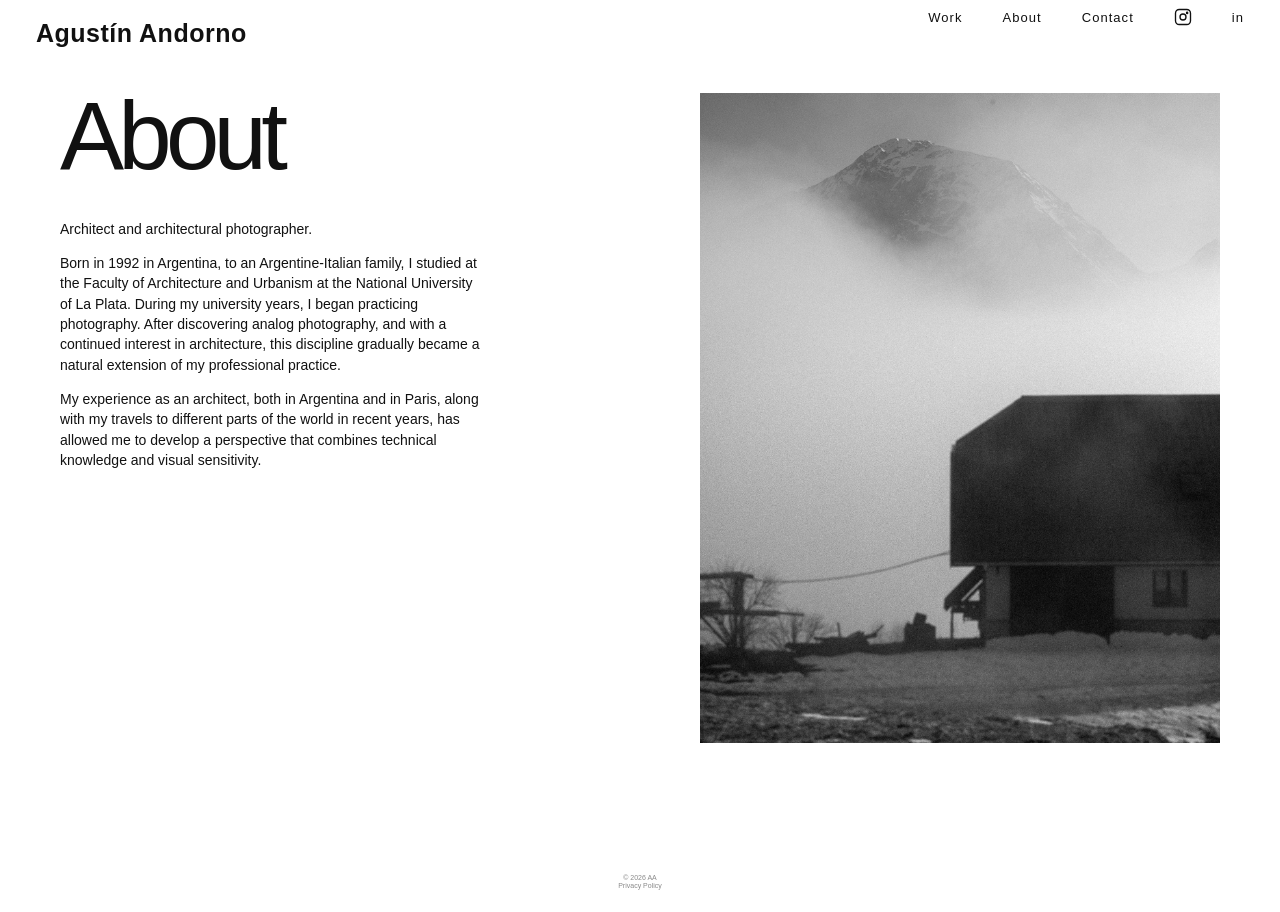
==== about.html @ 1f0672c4 "Update mobile navigation" ====
<!DOCTYPE html>
<html lang="es">
<head>
  <meta charset="UTF-8" />
  <meta name="viewport" content="width=device-width, initial-scale=1.0" />
  <title>About | Agustín Andorno</title>
  <link rel="icon" type="image/png" href="Favicon2.png">
  <link rel="stylesheet" href="style.css" />
</head>
<body class="about-body">
  <header class="site-header">
    <a class="logo" href="index.html">Agustín Andorno</a>
    <nav>
      <a href="work.html">Work</a>
      <a href="about.html">About</a>
      <a href="contact.html">Contact</a>

<a href="https://instagram.com/agustinandorno" target="_blank" aria-label="Instagram">
    <svg xmlns="http://www.w3.org/2000/svg"
         width="18"
         height="18"
         viewBox="0 0 24 24"
         fill="none"
         stroke="currentColor"
         stroke-width="1.8"
         stroke-linecap="round"
         stroke-linejoin="round">
      <rect x="2" y="2" width="20" height="20" rx="5" ry="5"></rect>
      <circle cx="12" cy="12" r="4"></circle>
      <circle cx="17.5" cy="6.5" r="0.8"></circle>
    </svg>
  </a>

  <a href="https://linkedin.com/in/agustinandorno" target="_blank">
    in
  </a>
      
    </nav>
  </header>

  <main class="about-page">

  <div class="about-content">
    <div class="about-text">

      <h1>About</h1>
    <p>
     Architect and architectural photographer.
      
    </p>

    <p>
      Born in 1992 in Argentina, to an Argentine-Italian family, I studied at the Faculty of Architecture and Urbanism at the National University of La Plata.
      
      
      During my university years, I began practicing photography. After discovering analog photography, and with a continued interest in architecture, this discipline gradually became a natural extension of my professional practice.
    </p>

    <p>
      My experience as an architect, both in Argentina and in Paris, along with my travels to different parts of the world in recent years, has allowed me to develop a perspective that combines technical knowledge and visual sensitivity.
    </p>
        </div>

    <div class="about-image">
        <img src="images/DSCF1163.jpg" alt="">
    </div>

</div>
  </main>


<footer class="site-footer about-footer">
  <div>© 2026 AA</div>
  <a href="privacy.html">Privacy Policy</a>
</footer>

</body>
</html>
---- style.css ----
* {
  box-sizing: border-box;
}

body {
  margin: 0;
  font-family: Arial, Helvetica, sans-serif;
  background: #ffffff;
  color: #111;
  font-size: 16px;
  line-height: 1.5;
}

img {
  max-width: 100%;
  display: block;
}

a {
  color: inherit;
  text-decoration: none;
}

.site-header {
  display: flex;
  justify-content: space-between;
  align-items: center;
  padding: 20px 36px 5px;
  position: sticky;
  top: 0;
  background: rgba(255, 255, 255, 0.92);
  backdrop-filter: blur(8px);
  z-index: 10;
}

body.home-page .site-header {
    position: fixed;
    top: 0;
    left: 16px;
    width: 100%;
    padding: 20px;
    

    background: transparent;
    backdrop-filter: none;

    z-index: 9999;
}

body.home-page {
  overflow-x: hidden;
  overflow-y: auto;
}

body.work-page .site-header {
  position: fixed;
  top: 0;
  left: 0;
  width: 100%;

  background: transparent;
  backdrop-filter: none;

  z-index: 9999;
}

.logo {
  display: inline-flex;
  flex-direction: row;
  align-items: baseline;
  gap: 6px;

  width: auto;

  font-family: "Helvetica Neue", Helvetica, Arial, sans-serif;
  font-size: 25px;
  font-weight: 700;
  line-height: 1;
  letter-spacing: 0.02em;
  text-transform: none;
}
.surname {
    margin-left: 0px;
}

nav {
  display: flex;
  gap: 40px;
  font-size: 13px;
  font-weight: 250;
  position: relative;
  top: -12px;
  letter-spacing: 0.08em;
}

.home {
  padding: 70px 36px 120px;
}

.intro {
  max-width: 760px;
  margin-bottom: 90px;
}

.intro p {
  font-size: clamp(32px, 6vw, 72px);
  line-height: 0.98;
  letter-spacing: -0.05em;
  margin: 0;
}

.project-list {
  border-top: 1px solid #111;
}

.project-link {
  display: grid;
  grid-template-columns: 80px 1fr 1fr;
  gap: 28px;
  padding: 28px 0;
  border-bottom: 1px solid #111;
  align-items: baseline;
}

.project-link span,
.project-link p {
  color: #555;
}

.project-link h2 {
  font-size: clamp(28px, 5vw, 58px);
  line-height: 1;
  letter-spacing: -0.04em;
  font-weight: normal;
  margin: 0;
}

.project-link:hover h2 {
  font-style: italic;
}

.project-page {
  padding: 70px 36px 120px;
}

.project-intro {
  max-width: 780px;
  margin-bottom: 80px;
}

.project-intro h1 {
  font-size: clamp(46px, 9vw, 110px);
  line-height: 0.9;
  letter-spacing: -0.06em;
  font-weight: normal;
  margin: 0 0 28px;
}

.project-intro p {
  max-width: 560px;
  color: #333;
}

.photo-sequence {
  display: flex;
  flex-direction: column;
  gap: 36px;
  max-width: 1100px;
}

.photo-sequence img {
  width: 100%;
  height: auto;
}

.back-link {
  display: inline-block;
  margin-top: 70px;
  border-bottom: 1px solid #111;
}

.about-page {
  max-width: 350px;
  padding: 100px 36px;
}

.about-page h1 {
  font-size: clamp(48px, 8vw, 96px);
  line-height: 0.9;
  letter-spacing: -0.06em;
  font-weight: normal;
  margin: 0 0 40px;
}

.about-page p {
  font-size: 14px;
  line-height: 1.45;
  max-width: 420px;
  margin-left: 0;
  margin-right: 0;
}

.about-page a {
  border-bottom: 1px solid #111;
}

@media (max-width: 700px) {
  .site-header {
    padding: 22px;
    align-items: flex-start;
    gap: 20px;
  }

  nav {
    gap: 12px;
    font-size: 12px;
  }

  .home,
  .project-page,
  .about-page {
    padding-left: 22px;
    padding-right: 22px;
  }

  .project-link {
    grid-template-columns: 1fr;
    gap: 10px;
  }
}
/* WORK PAGE */

.header {
  display: flex;
  justify-content: space-between;
  align-items: center;
  padding: 35px;
}


nav {
  display: flex;
  gap: 40px;
}

.gallery {
  column-count: 4;
  column-gap: 28px;
  padding: 35px;
}

.gallery img {
  width: 100%;
  margin-bottom: 28px;
  break-inside: avoid;
}

@media (max-width: 1200px) {
  .gallery {
    column-count: 3;
  }
}

@media (max-width: 800px) {
  .gallery {
    column-count: 2;
  }
}

@media (max-width: 500px) {
  .gallery {
    column-count: 1;
  }
}
.hero-image {
  width: 100%;
  padding: 0 40px 40px;
}

.hero-image img {
  width: 100%;
  height: calc(100vh - 120px);
  object-fit: contain;
}

nav a {
  padding-bottom: 2px;
  border-bottom: 1px solid transparent;
}

nav a:hover {
  border-bottom: 1px solid #111;
}

nav a.active {
  border-bottom: 1px solid #111;
}

.site-header nav a {
  color: #111;
  padding-bottom: 3px;
  border-bottom: 1px solid transparent;
}

.site-header nav a:hover,
.site-header nav a.active {
  border-bottom: 1px solid #111;
}
.hero-gallery {
    display: flex;
    justify-content: center;
    gap: 15px;
    padding: 40px 36px 10px 36px;
    align-items: flex-end;
}

.hero-gallery img {
    height: 625px;      /* misma altura para ambas */
    width: auto;        /* mantiene proporción */
    object-fit: cover;
}

.home-caption {
    width: 80%;
    max-width: 500px;

    margin: 0px auto 10px auto;

    text-align: center;

    font-size: 11px;
    color: #808080;
    line-height: 1.3;
}

.caption {
  margin-top: 12px;
  font-size: 12px;
  color: #808080;
  line-height: 1.3;
}

html.work-page,
html.work-page body {
  height: 100%;
}

.work-series {
  position: relative;
  min-height: 70vh;
  margin-bottom: 0;

  display: flex;
  flex-direction: column;
  justify-content: center;
}
.work-slider {
    width: 100%;
    overflow-x: auto;
    overflow-y: hidden;
    padding: 40px 0 10px;
    scrollbar-width: none;
    cursor: grab;
}

.work-slider:active {
    cursor: grabbing;
}
.work-slider::-webkit-scrollbar {
    display: none;
}

.work-project {
    width: max-content;
}

.work-images {
    display: flex;
    gap: 24px;
    align-items: flex-start;
}

.work-images img {
    height: 650px;
    width: auto;
    object-fit: cover;
}

.work-caption {
    text-align: center;
    margin-top: 10px;
    margin-bottom: 40px;
    font-size: 12px;
    color: #808080;
    line-height: 1.3;
}

.work-arrow {
    position: absolute;
    top: 50%;
    transform: translateY(-50%);

    width: 54px;
    height: 72px;

    border: none;
    background: rgba(200, 200, 200, 0.35);
    backdrop-filter: blur(3px);

    color: white;
    font-size: 42px;
    font-weight: 300;

    cursor: pointer;
    z-index: 999;
    transition: all 0.2s ease;
}

.work-arrow.left {
    left: 8px;
}

.work-arrow.right {
    right: 8px;
}

.work-arrow:hover {
    background: rgba(180, 180, 180, 0.55);
}

.about-page {
  max-width: none;
  width: 100%;
  padding: 40px 36px 120px;
}

.about-content {
  display: flex;
  justify-content: center;
  align-items: flex-start;
  gap: 80px;
  width: 100%;
  margin: 0 auto;
}

.about-text {
  width: 560px;
  flex-shrink: 0;
}

.about-image {
  width: 520px;
  flex-shrink: 0;
}

.about-image img {
  width: 100%;
  height: auto;
  display: block;
}

.contact-intro {
  margin-top: 40px;
  margin-bottom: 50px;
}

.contact-intro p {
  margin-bottom: 28px;
}

.contact-block {
  margin-bottom: 30px;
}

.contact-label {
  font-size: 11px;
  letter-spacing: 2px;
  color: #808080;
  margin-bottom: 8px;
}

.contact-detail {
  font-size: 13px;
  font-style: italic;
  font-weight: 400;
  color: #555;
}

.work-hover-arrow {
  position: fixed;
  right: 40px;
  bottom: 10px;

  font-size: 11px;
  font-weight: 400;
  letter-spacing: 2px;

  color: #000;
  opacity: 0.6;

  cursor: pointer;
  
  pointer-events: auto;
  z-index: 9999;
}
.work-hover-arrow:hover {
  opacity: 1;
}

.work-back-arrow {
    position: fixed;
    left: 40px;
    bottom: 10px;

    font-size: 11px;
    font-weight: 400;
    letter-spacing: 2px;

    color: #000;
    opacity: 0.6;

    cursor: pointer;
    z-index: 9999;
}

.work-back-arrow:hover {
    opacity: 1;
}

.series-label {
    font-style: italic;
}


.home-page {
  margin: 0;
  overflow: hidden;
}

.home-page .site-header {
  position: fixed;
  top: 0;
  left: 0;
  width: 28vw;
  height: 100vh;
  padding: 40px;
  background: white;
  z-index: 10;
  display: block;
}

.home-page .site-header nav {
  margin-top: 20px;
  display: flex;
  gap: 18px;
  align-items: center;
}

.home-page .home-series {
  position: relative;
  top: -40px;
  right: -20px;
  bottom: 0;
  height: 100dvh;
  display: flex;
  align-items: stretch;
}

.home-page .hero-gallery {
  height: 100dvh;
  display: flex;
  gap: 12px;
  align-items: stretch;
  transform: translateX(36px);
}

.home-page .hero-gallery img {
  height: 100dvh;
  width: auto;
  object-fit: contain;
  display: block;
}

.home-page .home-caption {
  display: none;
}

.home-mobile {
  display: none;
}



@media (max-width: 700px) {

  body.work-page .work-series {
    padding-top: 60px;
  }

  body.home-page .site-header {
    position: fixed;
    top: 6px;
    left: 0px;
    width: auto;
    padding: 18px;
    background: transparent;
    z-index: 9999;
  }

  html,
  body {
    width: 100%;
    overflow-x: hidden;
  }

  .site-header {
    position: relative;
    padding: 24px 18px 36px;
    gap: 20px;
  }

  .logo {
    font-size: 28px;
    width: 150px;
    line-height: 0.9;
  }

  nav {
    display: grid;
    grid-template-columns: auto auto auto;
    column-gap: 22px;
    row-gap: 6px;
    align-items: center;
    font-size: 16px;
    white-space: nowrap;
  }

 body:not(.home-page) nav a:nth-child(4) {
  grid-column: 3;
  grid-row: 2;
  justify-self: start;
}

body:not(.home-page) nav a:nth-child(5) {
  grid-column: 3;
  grid-row: 2;
  justify-self: end;
  position: relative;
  top: -3px;
}

  /* INDEX MOBILE ONLY */

 body.home-page {
  margin: 0;
  padding: 0;
  overflow-x: hidden;
  overflow-y: auto;
}

  .home-page .site-header {
    position: fixed;
    top: 0px;
    left: 24px;
    z-index: 20;
    width: auto;
    height: auto;
    padding: 24px 18px 36px;
    background: transparent;
  }

.home-page .site-header nav {
  margin-top: 18px;

  display: grid;
  grid-template-columns: auto auto;
  column-gap: 16px;
  row-gap: 8px;
  align-items: center;
  justify-items: start;

  font-size: 12px;
}

.home-page .site-header nav a:nth-child(1),
.home-page .site-header nav a:nth-child(2),
.home-page .site-header nav a:nth-child(3) {
  grid-column: 1 / -1;
}

.home-page .site-header nav a:nth-child(4) {
  grid-column: 1;
}

.home-page .site-header nav a:nth-child(5) {
  grid-column: 2;
}

  .home-page .home-series {
    display: none;
  }

  .home-page .home-mobile {
  display: block;
  position: relative;
  width: 100vw;
  height: 100dvh;
  overflow: hidden;
  z-index: 1;
}

  .home-page .home-mobile img {
    width: 100vw;
    height: 100dvh;
    object-fit: cover;
    object-position: center center;
    display: block;
  }

  .work-slider {
    padding: 20px 0 8px;
  }

  .work-images {
    gap: 16px;
  }

  .work-images img {
    width: auto;
    height: 65vh;
    flex-shrink: 0;
  }

  .work-caption {
    font-size: 10px;
    line-height: 1.25;
    padding: 0 28px;
    margin-top: 8px;
    margin-bottom: 70px;
  }

  .work-arrow {
    width: 38px;
    height: 52px;
    font-size: 32px;
  }

  .about-content {
    flex-direction: column;
    gap: 36px;
  }

  .about-text {
    width: auto;
  }

  .about-page h1 {
    font-size: 58px;
  }

  .about-page p {
    font-size: 16px;
    line-height: 1.4;
  }

  .about-image {
    width: 100%;
  }

  .about-image img {
    width: 100%;
    height: auto;
  }

  .contact-detail {
    font-size: 14px;
  }

    .about-footer,
  .contact-footer {
    margin-top: 40px;
  }

  .about-page,
  .contact-page {
    padding-bottom: 80px;
  }

html,
body {
  width: 100%;
  overflow-x: hidden;
  overflow-y: auto;
  height: auto;
  min-height: 100%;
  touch-action: pan-y;
}

.about-page,
.contact-page {
  overflow: visible;
  height: auto;
  min-height: auto;
}

body.home-page .home-index-footer,
body.home-page .home-index-footer a,
body.home-page .home-index-footer span {
  color: #fff;
}


}


.site-footer {
  text-align: center;
  padding: 10px 0 20px;
  
}

.site-footer div {
  font-size: 7px;
  color: #8a8a8a;
}

.site-footer a {
  font-size: 7px;
  color: #8a8a8a;
  text-decoration: none;
  display: block;
  margin-top: -2px;
}

.site-footer a:hover {
  color: #000;
}

.work-footer {
  margin-top: 10vh;
}

  .about-footer,
  .contact-footer {
    margin-top: 40px;
  }

  .about-page {
    padding-bottom: 80px;
  }

.work-index {
  padding: 150px 40px 40px;
  display: grid;
  grid-template-columns: repeat(4, 1fr);
  gap: 38px 48px;
  align-items: center;
}

.work-card {
  display: block;
  text-decoration: none;
}

.work-card img {
  width: 100%;
  max-height: 210px;
  object-fit: contain;
  display: block;
}

.work-card:nth-child(1) { transform: translateY(-20px); }
.work-card:nth-child(2) { transform: translateY(20px); }
.work-card:nth-child(3) { transform: translateY(-45px); }
.work-card:nth-child(4) { transform: translateY(20px); }

.work-card:nth-child(5) { transform: translateY(-10px); }
.work-card:nth-child(6) { transform: translateY(75px); }
.work-card:nth-child(7) { transform: translateY(-30px); }
.work-card:nth-child(8) { transform: translateY(75px); }

@media (max-width: 800px) {
  .work-index {
    grid-template-columns: repeat(2, 1fr);
    padding: 140px 20px 60px;
    gap: 40px 24px;
  }

}

/* INTRO SCREEN */

#intro-screen {
  position: fixed;
  inset: 0;
  background: #ffffff;
  color: #000;
  z-index: 99999;

  display: flex;
  align-items: center;
  justify-content: center;

  font-family: "Helvetica Neue", Helvetica, Arial, sans-serif;

  opacity: 1;
  visibility: visible;
  pointer-events: auto;

  transition: opacity 0.9s ease, visibility 0s linear 0.9s;
}

#intro-screen.hide {
  opacity: 0;
  visibility: hidden;
  pointer-events: none;
}

.intro-center {
  text-align: center;
  transform: translateY(-20px);
}

.intro-logo {
  width: 180px;
  height: auto;
  margin: 0 auto;

  /* antes estaba invertido porque el fondo era negro */
  filter: blur(14px);

  opacity: 0;
  transform: translateX(-1px);

  animation: introLogoFade 1.4s ease forwards;
}

@keyframes introLogoFade {
  from {
    opacity: 0;
    filter: blur(14px);
  }

  to {
    opacity: 1;
    filter: blur(0);
  }
}

.intro-footer {
  position: absolute;
  left: 36px;
  right: 36px;
  bottom: 24px;

  display: flex;
  justify-content: space-between;

  font-size: 11px;
  letter-spacing: 0.12em;
  color: #111;
  opacity: 0.8;
}

body.intro-active {
  overflow: hidden;
}

@media (max-width:700px){

  .intro-logo{
    width:140px;
  }

  .intro-footer{
    left:20px;
    right:20px;
    bottom:20px;
    font-size:8px;
  }

}

/* HOME REVEAL AFTER INTRO */

body.intro-active .home-reveal-logo,
body.intro-active .home-reveal-images {
  opacity: 0;
  filter: blur(12px);
}

.home-reveal-logo,
.home-reveal-images {
  opacity: 0;
  filter: blur(12px);
  transition: opacity 1.2s ease, filter 1.2s ease;
}

body.home-visible .home-reveal-logo {
  opacity: 1;
  filter: blur(0);
  transition-delay: 0.2s;
}

body.home-visible .home-reveal-images {
  opacity: 1;
  filter: blur(0);
  transition-delay: 0.9s;
}

/* WORK CARD HOVER EFFECT */

body.work-page .work-card {
  overflow: visible;
}

body.work-page .work-card img {
  transition: transform 0.35s ease;
  transform-origin: center center;
  will-change: transform;
}

body.work-page .work-card:hover img {
  transform: scale(1.04);
}

/* INDEX MENU RIGHT - LOGO LEFT */

body.home-page .site-header {
  position: fixed;
  top: 0;
  left: 0;
  width: 100%;
  height: auto;
  padding: 21px 36px 5px;
  background: transparent;
  backdrop-filter: none;
  z-index: 9999;

  display: flex;
  justify-content: space-between;
  align-items: flex-start;
}

body.home-page .site-header .logo {
  color: #111;
}

body.home-page .site-header nav {
  position: absolute;
  top: 78px;
  left: 40px;
  right: auto;

  display: grid;
  grid-template-columns: auto auto;
  column-gap: 10px;
  row-gap: 6px;
  align-items: center;
  justify-items: start;

  margin: 0;
  padding: 0;

  font-size: 12px;
  font-weight: 600;
  letter-spacing: 0.08em;
  text-transform: uppercase;

  color: #111;
  z-index: 10000;
}

body.home-page .site-header nav a:nth-child(1),
body.home-page .site-header nav a:nth-child(2),
body.home-page .site-header nav a:nth-child(3) {
  grid-column: 1 / -1;
}

body.home-page .site-header nav a:nth-child(4) {
  grid-column: 1;
}

body.home-page .site-header nav a:nth-child(5) {
  grid-column: 2;
}

body.home-page .site-header nav a {
  color: #111;
  border-bottom: none;
}

body.home-page .site-header nav a:hover {
  border-bottom: 1px solid #111;
}

body.home-page .site-header nav svg {
  color: #111;
  stroke: #111;
}

/* INDEX FOOTER ONLY */

body.home-page .site-footer {
  display: none;
}

.home-index-footer {
  position: fixed;
  left: 40px;
  right: 40px;
  bottom: 24px;

  display: flex;
  justify-content: space-between;
  align-items: center;

  font-family: "Helvetica Neue", Helvetica, Arial, sans-serif;
  font-size: 11px;
  font-weight: 300;
  letter-spacing: 0.12em;

  color: #111;
  z-index: 9998;

  pointer-events: none;
}

.home-index-footer a,
.home-index-footer span {
  color: #111;
  text-decoration: none;
}

.home-index-footer a {
  pointer-events: auto;
  transition: opacity 0.25s ease;
}

.home-index-footer a:hover {
  opacity: 0.55;
}

.home-reveal-footer {
  opacity: 0;
  filter: blur(12px);
  transition: opacity 1.2s ease, filter 1.2s ease;
}

body.home-visible .home-reveal-footer {
  opacity: 1;
  filter: blur(0);
  transition-delay: 1.1s;
}

@media (max-width: 700px) {
  .home-index-footer {
    left: 20px;
    right: 20px;
    bottom: 20px;
    font-size: 8px;
    letter-spacing: 0.1em;
  }
}


/* WORK MOBILE HEADER ONLY */

@media (max-width: 700px) {

  body.work-page .site-header {
    position: relative;
    top: auto;
    left: auto;

    width: 100%;
    height: auto;

    padding: 20px 22px 24px;

    background: transparent;
    backdrop-filter: none;

    display: block;
    z-index: 9999;
  }

  body.work-page .site-header .logo {
    display: inline-flex;
    width: auto;

    font-size: 22px;
    line-height: 1;
  }

  body.work-page .site-header nav {
    position: absolute;
    top: 21px;
    left: 22px;
    right: 22px;

    display: grid;
   grid-template-columns: 1fr auto auto auto;
    column-gap: 16px;
    row-gap: 14px;
    align-items: center;

    margin: 0;
    padding: 0;

    font-size: 14px;
    letter-spacing: 0.08em;
    text-transform: none;
  }

  body.work-page .site-header nav a:nth-child(1) {
  grid-column: 1;
  grid-row: 2;
}

body.work-page .site-header nav a:nth-child(2) {
  grid-column: 3;
  grid-row: 2;
}

body.work-page .site-header nav a:nth-child(3) {
  grid-column: 4;
  grid-row: 2;
}

body.work-page .site-header nav a:nth-child(4) {
  grid-column: 3;
  grid-row: 1;
  justify-self: end;
}

body.work-page .site-header nav a:nth-child(5) {
  grid-column: 4;
  grid-row: 1;
  justify-self: end;
  position: static;
  top: auto;
}

  body.work-page .work-index {
    padding-top: 60px;
  }

}

/* ABOUT MOBILE HEADER ONLY */

@media (max-width: 700px) {

  body.about-body .site-header {
    position: relative;
    top: auto;
    left: auto;

    width: 100%;
    height: auto;

    padding: 20px 22px 24px;

    background: transparent;
    backdrop-filter: none;

    display: block;
    z-index: 9999;
  }

  body.about-body .site-header .logo {
    display: inline-flex;
    width: auto;

    font-size: 22px;
    line-height: 1;
  }

  body.about-body .site-header nav {
    position: absolute;
    top: 21px;
    left: 22px;
    right: 22px;

    display: grid;
    grid-template-columns: auto 1fr auto auto;
    column-gap: 16px;
    row-gap: 14px;
    align-items: center;

    margin: 0;
    padding: 0;

    font-size: 14px;
    letter-spacing: 0.08em;
    text-transform: none;
  }

  body.about-body .site-header nav a:nth-child(1) {
    grid-column: 3;
    grid-row: 2;
  }

  body.about-body .site-header nav a:nth-child(2) {
    grid-column: 1;
    grid-row: 2;
  }

  body.about-body .site-header nav a:nth-child(3) {
    grid-column: 4;
    grid-row: 2;
  }

  body.about-body .site-header nav a:nth-child(4) {
    grid-column: 3;
    grid-row: 1;
    justify-self: end;
  }

  body.about-body .site-header nav a:nth-child(5) {
    grid-column: 4;
    grid-row: 1;
    justify-self: end;
    position: static;
    top: auto;
  }

}

/* CONTACT MOBILE HEADER ONLY */

@media (max-width: 700px) {

  body.contact-body .site-header {
    position: relative;
    top: auto;
    left: auto;

    width: 100%;
    height: auto;

    padding: 20px 22px 24px;

    background: transparent;
    backdrop-filter: none;

    display: block;
    z-index: 9999;
  }

  body.contact-body .site-header .logo {
    display: inline-flex;
    width: auto;

    font-size: 22px;
    line-height: 1;
  }

  body.contact-body .site-header nav {
    position: absolute;
    top: 21px;
    left: 22px;
    right: 22px;

    display: grid;
    grid-template-columns: auto 1fr auto auto;
    column-gap: 16px;
    row-gap: 14px;
    align-items: center;

    margin: 0;
    padding: 0;

    font-size: 14px;
    letter-spacing: 0.08em;
    text-transform: none;
  }

  body.contact-body .site-header nav a:nth-child(1) {
    grid-column: 3;
    grid-row: 2;
  }

  body.contact-body .site-header nav a:nth-child(2) {
    grid-column: 4;
    grid-row: 2;
  }

  body.contact-body .site-header nav a:nth-child(3) {
    grid-column: 1;
    grid-row: 2;
  }

  body.contact-body .site-header nav a:nth-child(4) {
    grid-column: 3;
    grid-row: 1;
    justify-self: end;
  }

  body.contact-body .site-header nav a:nth-child(5) {
    grid-column: 4;
    grid-row: 1;
    justify-self: end;
    position: static;
    top: auto;
  }

}

/* PRIVACY MOBILE HEADER ONLY */

@media (max-width: 700px) {

  body.privacy-body .site-header {
    position: relative;
    top: auto;
    left: auto;

    width: 100%;
    height: auto;

    padding: 20px 22px 24px;

    background: transparent;
    backdrop-filter: none;

    display: block;
    z-index: 9999;
  }

  body.privacy-body .site-header .logo {
    display: inline-flex;
    width: auto;

    font-size: 22px;
    line-height: 1;
  }

  body.privacy-body .site-header nav {
    position: absolute;
    top: 21px;
    left: 22px;
    right: 22px;

    display: grid;
    grid-template-columns: auto auto auto 1fr auto auto;
    column-gap: 16px;
    row-gap: 14px;
    align-items: center;

    margin: 0;
    padding: 0;

    font-size: 14px;
    letter-spacing: 0.08em;
    text-transform: none;
  }

  body.privacy-body .site-header nav a:nth-child(1) {
    grid-column: 1;
    grid-row: 2;
  }

  body.privacy-body .site-header nav a:nth-child(2) {
    grid-column: 2;
    grid-row: 2;
  }

  body.privacy-body .site-header nav a:nth-child(3) {
    grid-column: 3;
    grid-row: 2;
  }

  body.privacy-body .site-header nav a:nth-child(4) {
    grid-column: 5;
    grid-row: 1;
    justify-self: end;
  }

  body.privacy-body .site-header nav a:nth-child(5) {
    grid-column: 6;
    grid-row: 1;
    justify-self: end;
    position: static;
    top: auto;
  }

}

/* MOBILE SOCIAL ICONS FIXED POSITION */

@media (max-width: 700px) {

  body.work-page .site-header nav a:nth-child(4),
  body.about-body .site-header nav a:nth-child(4),
  body.contact-body .site-header nav a:nth-child(4),
  body.privacy-body .site-header nav a:nth-child(4) {
    position: absolute;
    top: 0;
    right: 28px;

    grid-column: auto;
    grid-row: auto;

    justify-self: auto;
  }

  body.work-page .site-header nav a:nth-child(5),
  body.about-body .site-header nav a:nth-child(5),
  body.contact-body .site-header nav a:nth-child(5),
  body.privacy-body .site-header nav a:nth-child(5) {
    position: absolute;
    top: 0;
    right: 0;

    grid-column: auto;
    grid-row: auto;

    justify-self: auto;
  }

   body.work-page .site-header nav a:nth-child(1),
  body.work-page .site-header nav a:nth-child(2),
  body.work-page .site-header nav a:nth-child(3),
  body.about-body .site-header nav a:nth-child(1),
  body.about-body .site-header nav a:nth-child(2),
  body.about-body .site-header nav a:nth-child(3),
  body.contact-body .site-header nav a:nth-child(1),
  body.contact-body .site-header nav a:nth-child(2),
  body.contact-body .site-header nav a:nth-child(3),
  body.privacy-body .site-header nav a:nth-child(1),
  body.privacy-body .site-header nav a:nth-child(2),
  body.privacy-body .site-header nav a:nth-child(3) {
    position: relative;
    top: 20px;
  }

}
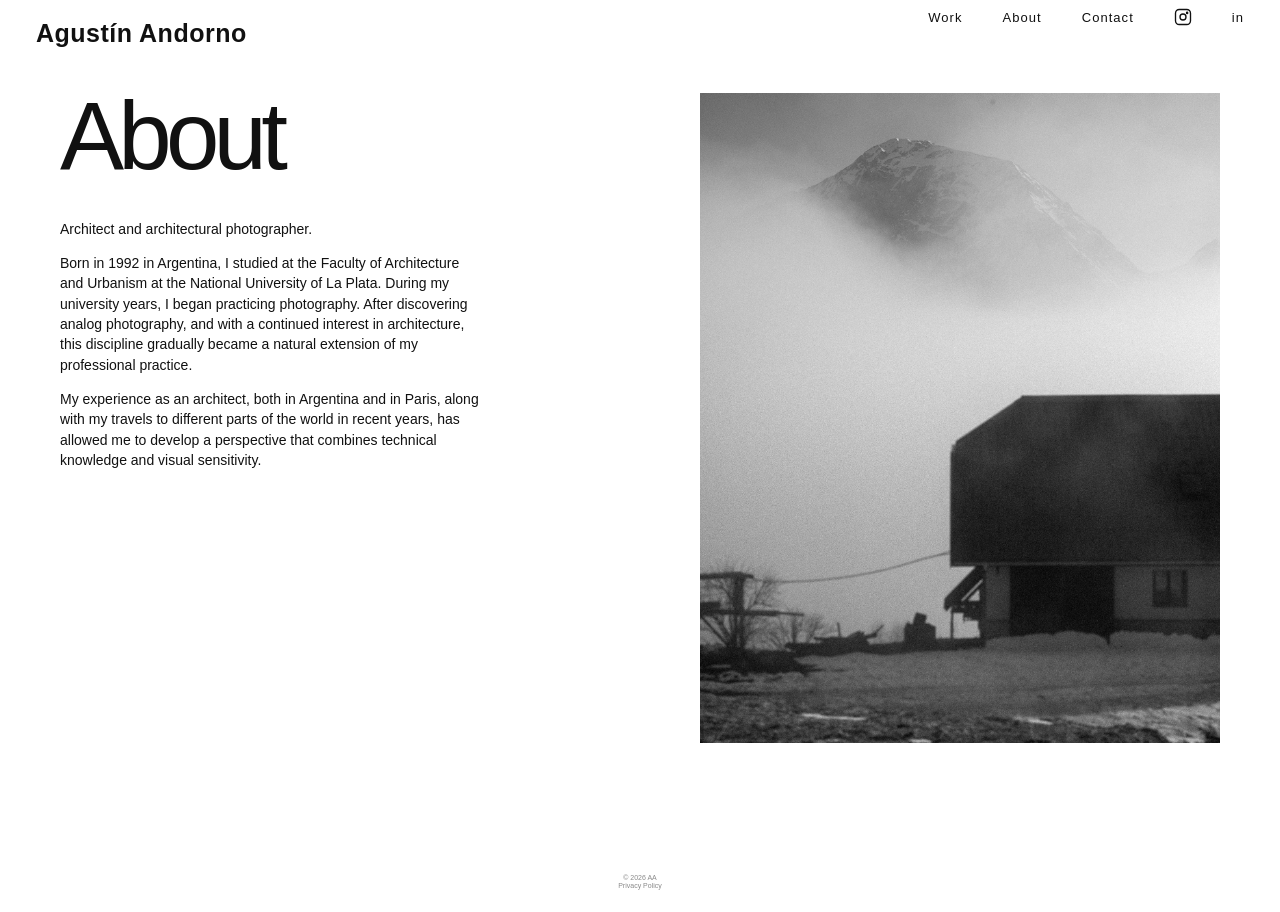
==== commit 53fea127: "cambio de about" ====
--- a/about.html
+++ b/about.html
@@ -50,7 +50,7 @@
     </p>
 
     <p>
-      Born in 1992 in Argentina, to an Argentine-Italian family, I studied at the Faculty of Architecture and Urbanism at the National University of La Plata.
+      Born in 1992 in Argentina, I studied at the Faculty of Architecture and Urbanism at the National University of La Plata.
       
       
       During my university years, I began practicing photography. After discovering analog photography, and with a continued interest in architecture, this discipline gradually became a natural extension of my professional practice.
--- a/style.css
+++ b/style.css
@@ -1536,4 +1536,97 @@
     top: 20px;
   }
 
+}
+
+/* PROJECTS MOBILE FIXED HEADER ONLY */
+
+@media (max-width: 700px) {
+
+  body.projects-body .site-header {
+    position: fixed;
+    top: 0;
+    left: 0;
+
+    width: 100%;
+    height: auto;
+
+    padding: 20px 22px 24px;
+
+    background: transparent;
+    backdrop-filter: none;
+
+    display: block;
+    z-index: 9999;
+  }
+
+  body.projects-body .site-header .logo {
+    display: inline-flex;
+    width: auto;
+
+    font-size: 22px;
+    line-height: 1;
+
+    position: relative;
+    z-index: 10001;
+  }
+
+  body.projects-body .site-header nav {
+    position: absolute;
+    top: 21px;
+    left: 22px;
+    right: 22px;
+
+    display: grid;
+    grid-template-columns: auto 1fr auto auto;
+    column-gap: 16px;
+    row-gap: 14px;
+    align-items: center;
+
+    margin: 0;
+    padding: 0;
+
+    font-size: 14px;
+    letter-spacing: 0.08em;
+    text-transform: none;
+
+    z-index: 10000;
+  }
+
+  body.projects-body .site-header nav a:nth-child(1) {
+    grid-column: 1;
+    grid-row: 2;
+  }
+
+  body.projects-body .site-header nav a:nth-child(2) {
+    grid-column: 3;
+    grid-row: 2;
+  }
+
+  body.projects-body .site-header nav a:nth-child(3) {
+    grid-column: 4;
+    grid-row: 2;
+  }
+
+  body.projects-body .site-header nav a:nth-child(4) {
+    position: absolute;
+    top: 0;
+    right: 28px;
+
+    grid-column: auto;
+    grid-row: auto;
+
+    justify-self: auto;
+  }
+
+  body.projects-body .site-header nav a:nth-child(5) {
+    position: absolute;
+    top: 0;
+    right: 0;
+
+    grid-column: auto;
+    grid-row: auto;
+
+    justify-self: auto;
+  }
+
 }
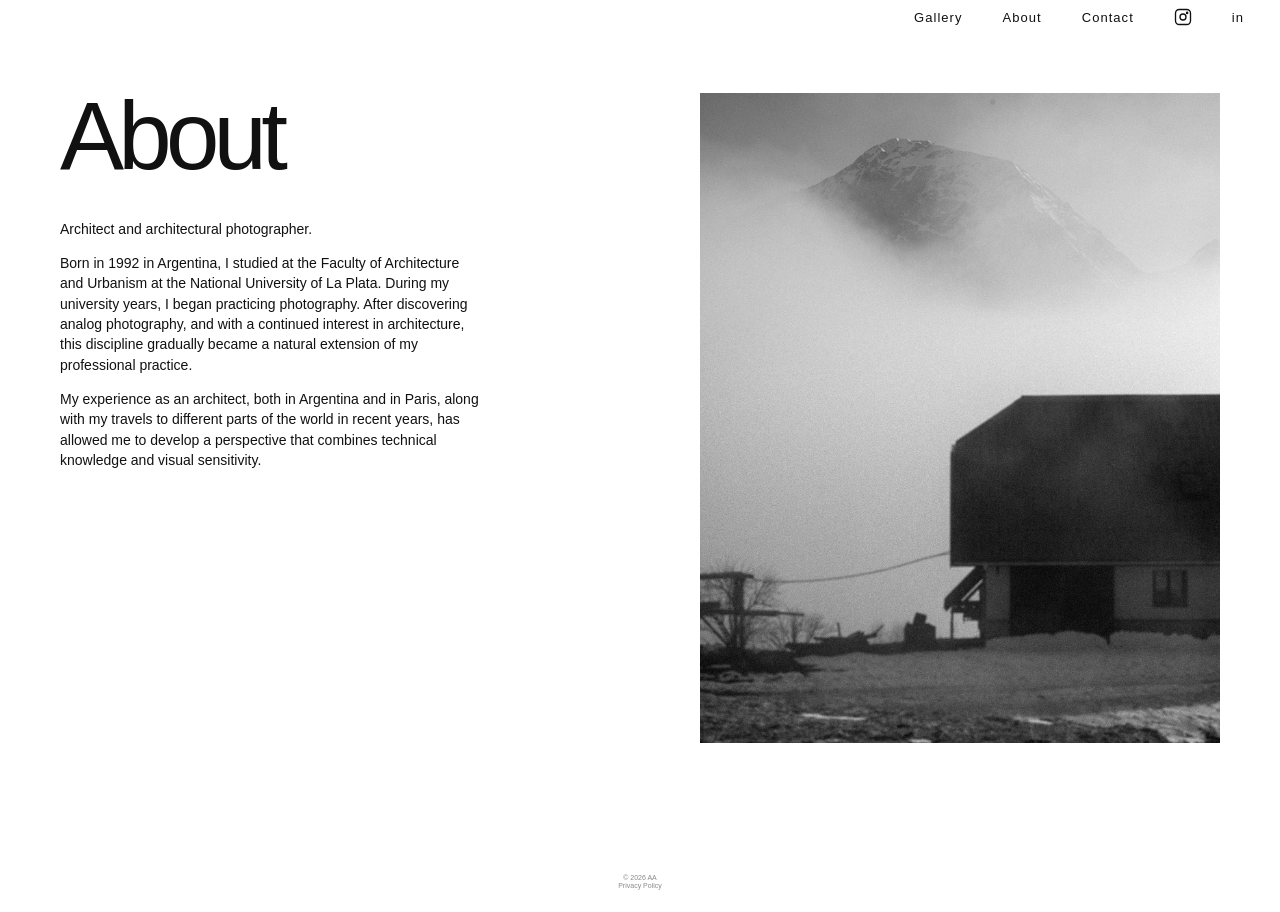
==== commit 4df87739: "Nueva version 1-07" ====
--- a/about.html
+++ b/about.html
@@ -11,7 +11,7 @@
   <header class="site-header">
     <a class="logo" href="index.html">Agustín Andorno</a>
     <nav>
-      <a href="work.html">Work</a>
+      <a href="work.html">Gallery</a>
       <a href="about.html">About</a>
       <a href="contact.html">Contact</a>
 
--- a/style.css
+++ b/style.css
@@ -1,3 +1,5 @@
+
+
 * {
   box-sizing: border-box;
 }
@@ -73,7 +75,7 @@
   width: auto;
 
   font-family: "Helvetica Neue", Helvetica, Arial, sans-serif;
-  font-size: 25px;
+  font-size: 18px;
   font-weight: 700;
   line-height: 1;
   letter-spacing: 0.02em;
@@ -571,7 +573,7 @@
   display: flex;
   gap: 12px;
   align-items: stretch;
-  transform: translateX(36px);
+  transform: translateX(50px);
 }
 
 .home-page .hero-gallery img {
@@ -996,16 +998,16 @@
   transition: opacity 1.2s ease, filter 1.2s ease;
 }
 
+body.home-visible .home-reveal-images {
+  opacity: 1;
+  filter: blur(0);
+  transition-delay: 0.9s;
+}
+
 body.home-visible .home-reveal-logo {
   opacity: 1;
   filter: blur(0);
   transition-delay: 0.2s;
-}
-
-body.home-visible .home-reveal-images {
-  opacity: 1;
-  filter: blur(0);
-  transition-delay: 0.9s;
 }
 
 /* WORK CARD HOVER EFFECT */
@@ -1062,8 +1064,8 @@
   margin: 0;
   padding: 0;
 
-  font-size: 12px;
-  font-weight: 600;
+  font-size: 13px;
+  font-weight: 250;
   letter-spacing: 0.08em;
   text-transform: uppercase;
 
@@ -1629,4 +1631,102 @@
     justify-self: auto;
   }
 
+}
+
+.logo.logo-image {
+  display: inline-flex !important;
+  align-items: center !important;
+  justify-content: center !important;
+
+  width: auto !important;
+  height: auto !important;
+
+  border-bottom: none !important;
+}
+
+.logo.logo-image .logo-mark {
+  width: 34px;
+  height: auto;
+  display: block;
+}
+
+@media (max-width: 700px) {
+  .logo.logo-image .logo-mark {
+    width: 30px;
+  }
+}
+
+/* INDEX ONLY AA FAVICON LOGO */
+
+body.home-page .logo.logo-image {
+  display: inline-flex !important;
+  align-items: center !important;
+  justify-content: center !important;
+  width: auto !important;
+  height: auto !important;
+  border-bottom: none !important;
+}
+
+body.home-page .logo.logo-image .logo-mark {
+  width: 50px;
+  height: auto;
+  display: block;
+}
+
+/* HIDE LOGO ON ALL OTHER PAGES */
+
+body:not(.home-page) .site-header .logo {
+  display: none !important;
+}
+
+body:not(.home-page) .site-header {
+  justify-content: flex-end;
+}
+
+/* INDEX DESKTOP FOOTER RIGHT STACK */
+
+@media (min-width: 701px) {
+  body.home-page .home-index-footer {
+    left: auto;
+    right: 40px;
+    bottom: 8px;
+
+    display: flex;
+    flex-direction: column;
+    align-items: flex-end;
+    justify-content: flex-end;
+    gap: 4px;
+  }
+
+  body.home-page .home-index-footer span {
+    order: 1;
+  }
+
+  body.home-page .home-index-footer a {
+    order: 2;
+  }
+}
+
+/* INDEX DESKTOP REVEAL ORDER */
+
+@media (min-width: 701px) {
+
+  body.home-visible .home-reveal-images {
+    opacity: 1;
+    filter: blur(0);
+    transition-delay: 0.1s;
+  }
+
+  body.home-visible .home-reveal-logo {
+    opacity: 1;
+    filter: blur(0);
+    transition-delay: 0.8s;
+  }
+
+  body.home-visible .home-reveal-footer {
+    opacity: 1;
+    filter: blur(0);
+    transition-delay: 1s;
+  }
+
 }
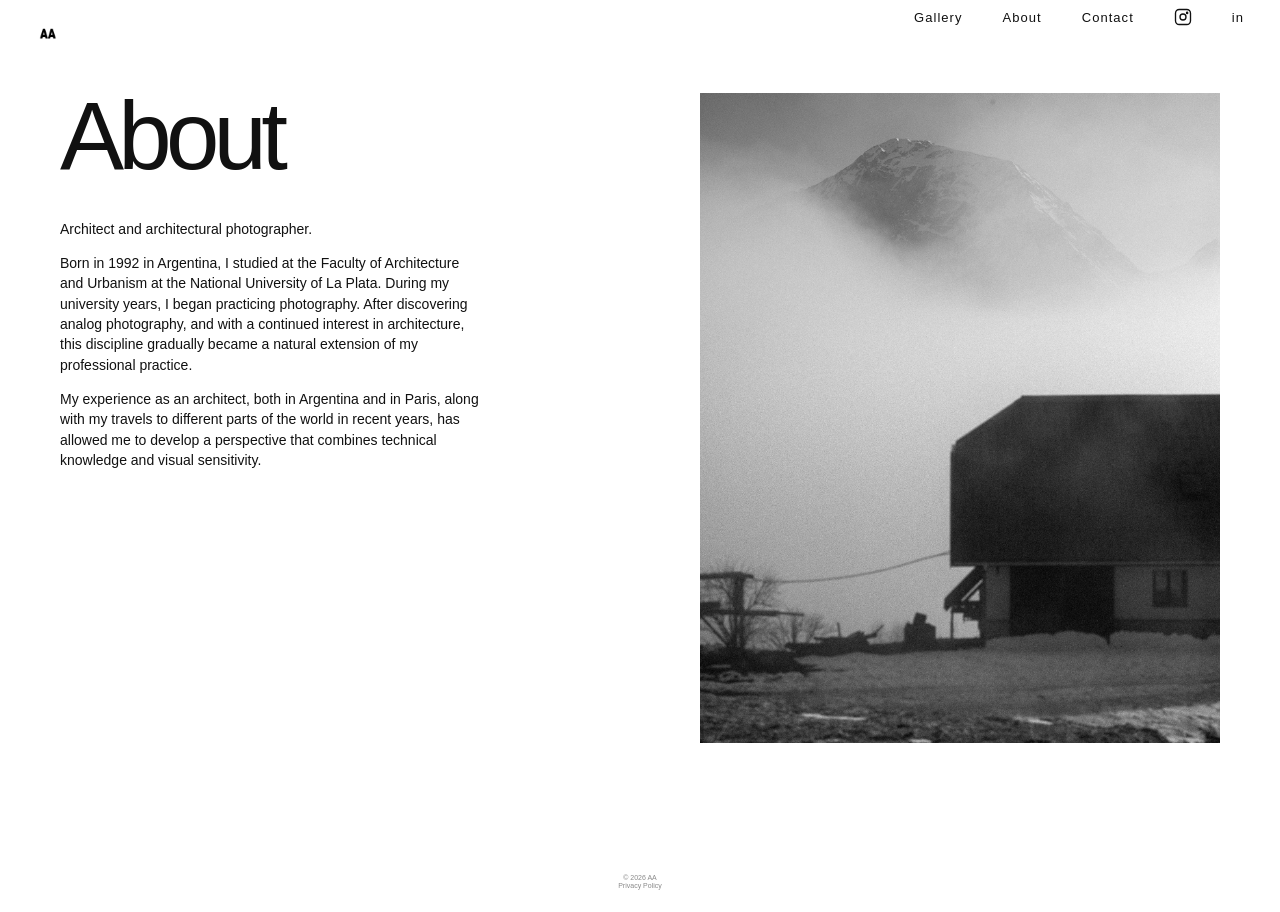
==== commit b03d2ee5: "Agrego el flavicon" ====
--- a/about.html
+++ b/about.html
@@ -9,7 +9,9 @@
 </head>
 <body class="about-body">
   <header class="site-header">
-    <a class="logo" href="index.html">Agustín Andorno</a>
+    <a class="logo logo-image small-logo" href="index.html" aria-label="Agustín Andorno">
+  <img src="Favicon2.png" alt="" class="logo-mark">
+</a>
     <nav>
       <a href="work.html">Gallery</a>
       <a href="about.html">About</a>
--- a/style.css
+++ b/style.css
@@ -1688,7 +1688,7 @@
 @media (min-width: 701px) {
   body.home-page .home-index-footer {
     left: auto;
-    right: 40px;
+    right: 25px;
     bottom: 8px;
 
     display: flex;
@@ -1729,4 +1729,79 @@
     transition-delay: 1s;
   }
 
+}
+
+/* INDEX SINGLE IMAGE POSITION TEST */
+
+@media (min-width: 701px) {
+  body.home-page .hero-gallery.single-home-image {
+    transform: translateX(615px) !important;
+  }
+}
+
+/* INDEX DESKTOP FOOTER LEFT STACK */
+
+@media (min-width: 701px) {
+  body.home-page .home-index-footer {
+    left: 40px;
+    right: auto;
+    bottom: 12px;
+
+    display: flex;
+    flex-direction: column;
+    align-items: flex-start;
+    justify-content: flex-end;
+    gap: 4px;
+  }
+
+  body.home-page .home-index-footer span {
+    order: 1;
+  }
+
+  body.home-page .home-index-footer a {
+    order: 2;
+  }
+}
+
+/* INDEX DESKTOP FOOTER FONT SIZE */
+
+@media (min-width: 701px) {
+  body.home-page .home-index-footer {
+    font-size: 7px;
+  }
+}
+
+/* SMALL AA LOGO ON INNER PAGES */
+
+body:not(.home-page) .site-header .logo.logo-image.small-logo {
+  display: inline-flex !important;
+  align-items: center !important;
+  justify-content: center !important;
+  width: auto !important;
+  height: auto !important;
+  border-bottom: none !important;
+}
+
+body:not(.home-page) .site-header .logo.logo-image.small-logo .logo-mark {
+  width: 24px;
+  height: auto;
+  display: block;
+}
+
+@media (max-width: 700px) {
+  body:not(.home-page) .site-header .logo.logo-image.small-logo .logo-mark {
+    width: 20px;
+  }
+}
+
+/* INNER PAGES DESKTOP LOGO LEFT */
+
+@media (min-width: 701px) {
+  body:not(.home-page) .site-header {
+    justify-content: space-between;
+  }
+
+  body:not(.home-page) .site-header .logo.logo-image.small-logo {
+    margin-right: auto;
+  }
 }
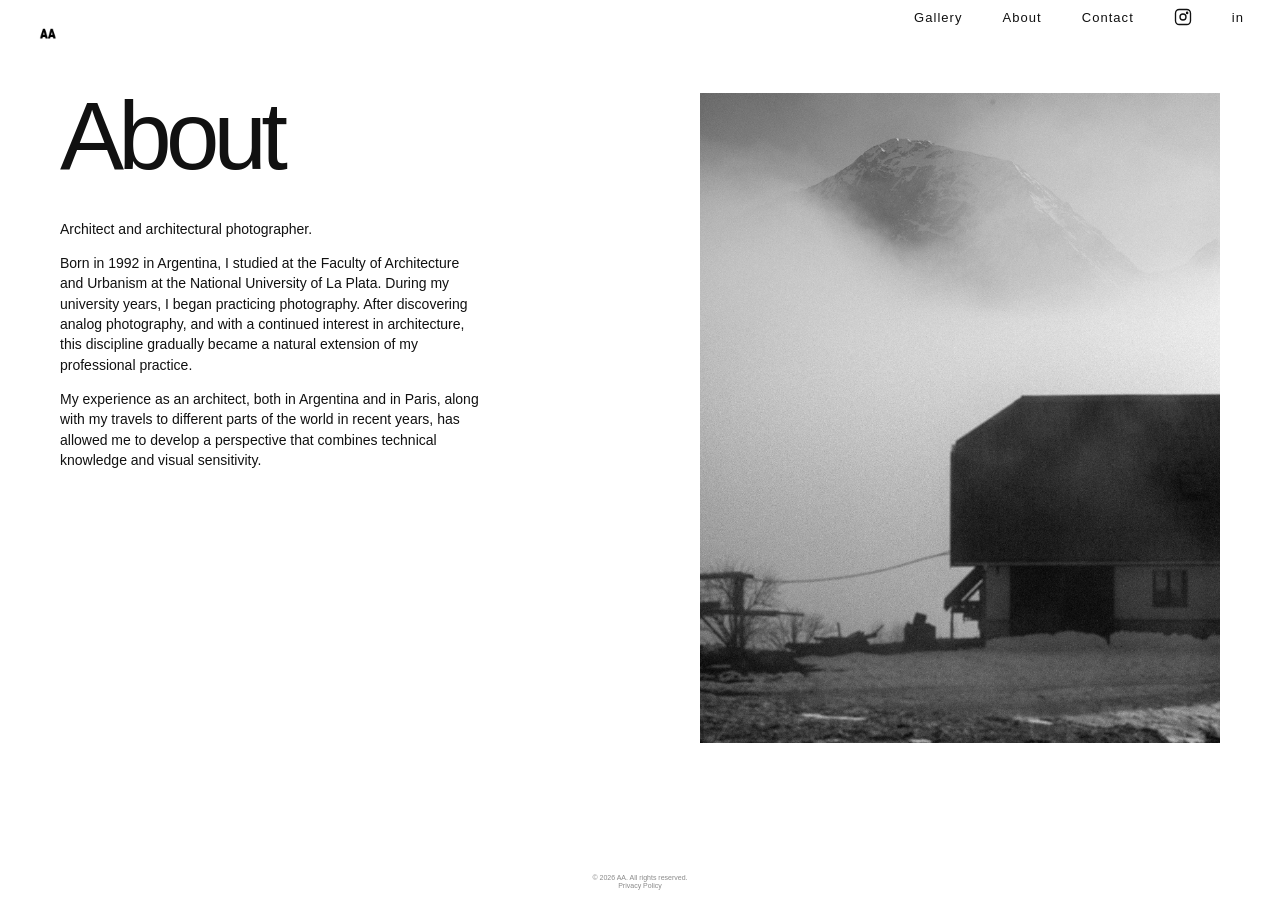
==== commit d6b36b40: "Copyright" ====
--- a/about.html
+++ b/about.html
@@ -72,7 +72,7 @@
 
 
 <footer class="site-footer about-footer">
-  <div>© 2026 AA</div>
+  <div>© 2026 AA. All rights reserved.</div>
   <a href="privacy.html">Privacy Policy</a>
 </footer>
 
--- a/style.css
+++ b/style.css
@@ -871,15 +871,15 @@
   display: block;
 }
 
-.work-card:nth-child(1) { transform: translateY(-20px); }
-.work-card:nth-child(2) { transform: translateY(20px); }
-.work-card:nth-child(3) { transform: translateY(-45px); }
-.work-card:nth-child(4) { transform: translateY(20px); }
-
-.work-card:nth-child(5) { transform: translateY(-10px); }
-.work-card:nth-child(6) { transform: translateY(75px); }
-.work-card:nth-child(7) { transform: translateY(-30px); }
-.work-card:nth-child(8) { transform: translateY(75px); }
+.work-card:nth-child(1) { transform: translateY(-80px); }
+.work-card:nth-child(2) { transform: translateY(0px); }
+.work-card:nth-child(3) { transform: translateY(-80px); }
+.work-card:nth-child(4) { transform: translateY(0px); }
+
+.work-card:nth-child(5) { transform: translateY(-35px); }
+.work-card:nth-child(6) { transform: translateY(45px); }
+.work-card:nth-child(7) { transform: translateY(-35px); }
+.work-card:nth-child(8) { transform: translateY(45px); }
 
 @media (max-width: 800px) {
   .work-index {
@@ -1804,4 +1804,25 @@
   body:not(.home-page) .site-header .logo.logo-image.small-logo {
     margin-right: auto;
   }
-}+}
+
+/* WORK MOBILE ASYMMETRIC GRID */
+
+@media (max-width: 800px) {
+  body.work-page .work-index {
+    gap: 44px 24px;
+  }
+
+  body.work-page .work-card {
+    transform: none !important;
+  }
+
+  body.work-page .work-card:nth-child(even) {
+    transform: translateY(60px) !important;
+  }
+
+  body.work-page .work-card:nth-child(odd) {
+    transform: translateY(0) !important;
+  }
+}
+
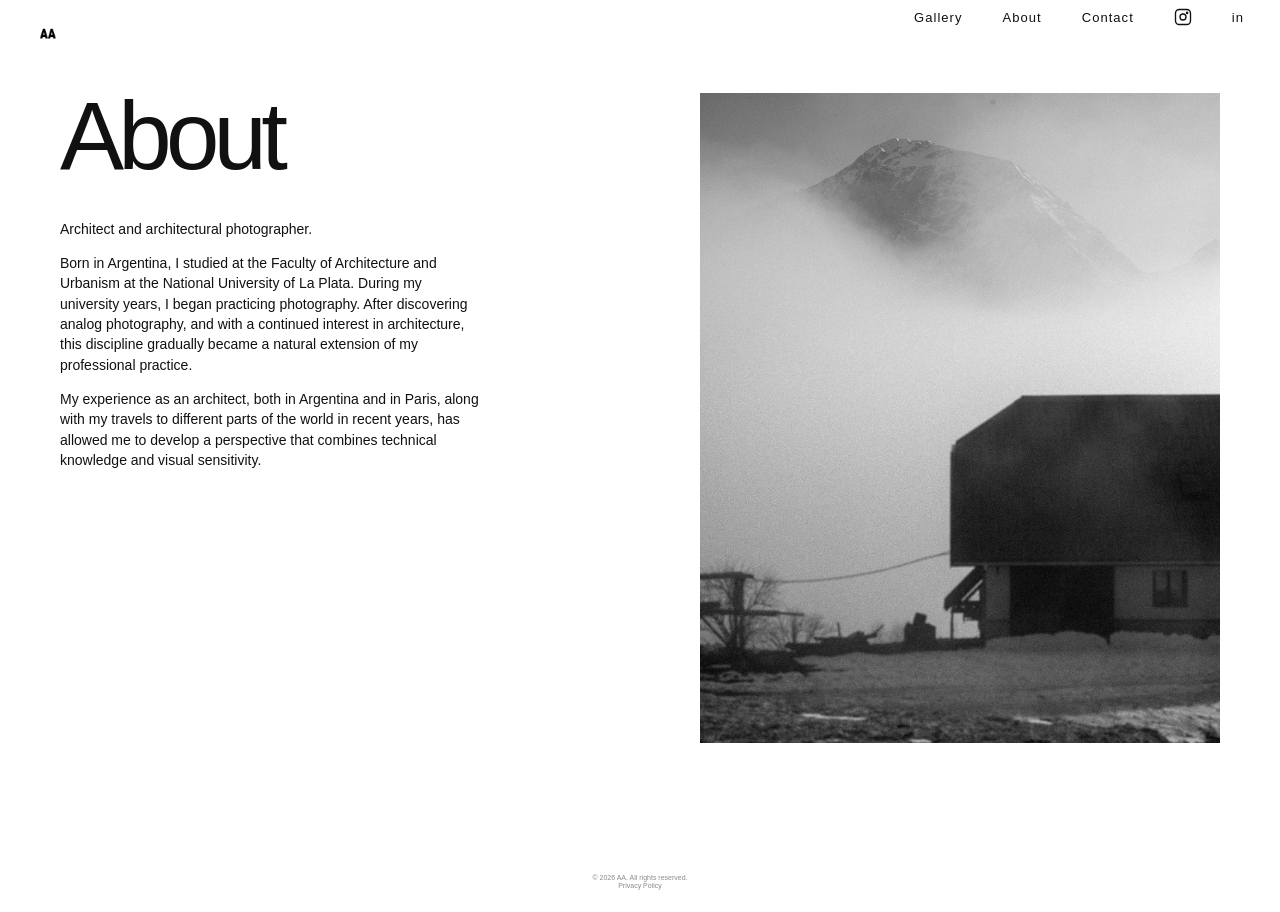
==== commit e8653e86: "Nuevo about" ====
--- a/about.html
+++ b/about.html
@@ -6,6 +6,9 @@
   <title>About | Agustín Andorno</title>
   <link rel="icon" type="image/png" href="Favicon2.png">
   <link rel="stylesheet" href="style.css" />
+
+<link rel="canonical" href="https://www.agustinandorno.com/about.html">
+
 </head>
 <body class="about-body">
   <header class="site-header">
@@ -52,7 +55,7 @@
     </p>
 
     <p>
-      Born in 1992 in Argentina, I studied at the Faculty of Architecture and Urbanism at the National University of La Plata.
+      Born in Argentina, I studied at the Faculty of Architecture and Urbanism at the National University of La Plata.
       
       
       During my university years, I began practicing photography. After discovering analog photography, and with a continued interest in architecture, this discipline gradually became a natural extension of my professional practice.
--- a/style.css
+++ b/style.css
@@ -402,14 +402,14 @@
     top: 50%;
     transform: translateY(-50%);
 
-    width: 54px;
+    width: 25px;
     height: 72px;
 
     border: none;
     background: rgba(200, 200, 200, 0.35);
-    backdrop-filter: blur(3px);
-
-    color: white;
+    backdrop-filter: blur(1px);
+
+    color: black;
     font-size: 42px;
     font-weight: 300;
 
@@ -880,6 +880,9 @@
 .work-card:nth-child(6) { transform: translateY(45px); }
 .work-card:nth-child(7) { transform: translateY(-35px); }
 .work-card:nth-child(8) { transform: translateY(45px); }
+
+.work-card:nth-child(9) { transform: translateY( 0px); }
+.work-card:nth-child(10) { transform: translateY(80px); }
 
 @media (max-width: 800px) {
   .work-index {
@@ -1790,8 +1793,19 @@
 
 @media (max-width: 700px) {
   body:not(.home-page) .site-header .logo.logo-image.small-logo .logo-mark {
-    width: 20px;
-  }
+    width: 30px;
+  }
+}
+
+/* LOGO INNER PAGES — IPAD ONLY */
+@media (min-width: 701px) and (max-width: 1366px)
+       and (hover: none)
+       and (pointer: coarse) {
+
+  body:not(.home-page) .site-header .logo.logo-image.small-logo .logo-mark {
+    width: 30px;
+  }
+
 }
 
 /* INNER PAGES DESKTOP LOGO LEFT */
@@ -1826,3 +1840,333 @@
   }
 }
 
+/* IPAD PORTRAIT ONLY */
+
+@media (min-width: 701px) and (max-width: 1024px) and (orientation: portrait) and (hover: none) and (pointer: coarse) {
+
+  body.home-page .site-header {
+    position: fixed;
+    top: 0;
+    left: 0;
+
+    width: 220px;
+    height: 100dvh;
+
+    padding: 34px 28px;
+
+    background: white;
+    z-index: 9999;
+  }
+
+  body.home-page .home-series {
+    display: block;
+    position: fixed;
+    top: 0;
+    left: 220px;
+
+    width: calc(100vw - 220px);
+    height: 100dvh;
+    overflow: hidden;
+  }
+
+  body.home-page .hero-gallery {
+    height: 100dvh;
+    display: flex;
+    gap: 0;
+    align-items: stretch;
+
+    transform: translateX(0);
+  }
+
+  body.home-page .hero-gallery img {
+    height: 100dvh;
+    width: auto;
+    max-width: none;
+    object-fit: cover;
+  }
+
+  body.home-page .home-mobile {
+    display: none;
+  }
+
+}
+
+/* IPAD PORTRAIT FOOTER FIX ONLY */
+
+@media (min-width: 701px) and (max-width: 1024px) and (orientation: portrait) and (hover: none) and (pointer: coarse) {
+
+  body.home-page .home-index-footer {
+    position: fixed;
+    left: 44px;
+    right: auto;
+    bottom: 34px;
+
+    display: flex;
+    flex-direction: column;
+    align-items: flex-start;
+    justify-content: flex-end;
+    gap: 4px;
+
+    font-size: 8px;
+    letter-spacing: 0.1em;
+
+    color: #111;
+    opacity: 1 !important;
+    filter: none !important;
+    visibility: visible !important;
+
+    z-index: 10000;
+  }
+
+  body.home-page .home-index-footer span,
+  body.home-page .home-index-footer a {
+    color: #111;
+    opacity: 1 !important;
+    filter: none !important;
+  }
+
+  body.home-page .home-index-footer span {
+    order: 1;
+  }
+
+  body.home-page .home-index-footer a {
+    order: 2;
+  }
+
+}
+
+/* IPAD INTERNAL PAGES FIX */
+
+@media (min-width: 701px) and (max-width: 1366px) and (hover: none) and (pointer: coarse) {
+
+  body.about-body .about-page,
+  body.contact-body .about-page,
+  body.privacy-body .about-page {
+    padding: 90px 48px 100px;
+    width: 100%;
+    max-width: none;
+    overflow: visible;
+  }
+
+  body.about-body .about-content,
+  body.contact-body .about-content,
+  body.privacy-body .about-content {
+    display: grid;
+    grid-template-columns: minmax(0, 1fr) minmax(260px, 420px);
+    gap: 48px;
+    align-items: start;
+    justify-content: center;
+    width: 100%;
+  }
+
+  body.about-body .about-text,
+  body.contact-body .about-text,
+  body.privacy-body .about-text {
+    width: auto;
+    max-width: 420px;
+  }
+
+  body.about-body .about-page h1,
+  body.contact-body .about-page h1,
+  body.privacy-body .about-page h1 {
+    font-size: 64px;
+    line-height: 0.9;
+    margin: 0 0 34px;
+  }
+
+  body.about-body .about-page p,
+  body.contact-body .about-page p,
+  body.privacy-body .about-page p {
+    font-size: 13px;
+    line-height: 1.45;
+  }
+
+  body.about-body .about-image,
+  body.contact-body .about-image,
+  body.privacy-body .about-image {
+    width: 100%;
+    max-width: 420px;
+  }
+
+  body.about-body .about-image img,
+  body.contact-body .about-image img,
+  body.privacy-body .about-image img {
+    width: 100%;
+    height: auto;
+  }
+
+}
+
+/* WORK TABLET PORTRAIT ONLY */
+
+@media (min-width: 701px) and (max-width: 1366px) and (orientation: portrait) {
+
+  body.work-page .work-index {
+    padding: 190px 70px 90px;
+
+    grid-template-columns: repeat(3, 1fr);
+    gap: 90px 80px;
+
+    align-items: center;
+  }
+
+  body.work-page .work-card img {
+    width: 100%;
+    max-height: 300px;
+    object-fit: contain;
+  }
+
+}
+
+/* ABOUT + CONTACT + PRIVACY TABLET PORTRAIT STACK */
+
+@media (min-width: 701px) and (max-width: 1366px) and (orientation: portrait) {
+
+  body.about-body,
+  body.contact-body,
+  body.privacy-body {
+    height: 100dvh;
+    overflow: hidden;
+  }
+
+  body.about-body .about-page,
+  body.contact-body .about-page,
+  body.privacy-body .about-page {
+    height: calc(100dvh - 90px);
+    padding: 95px 9vw 70px;
+    width: 100%;
+    max-width: none;
+
+    display: flex;
+    align-items: center;
+    justify-content: center;
+  }
+
+  body.about-body .about-content,
+  body.contact-body .about-content,
+  body.privacy-body .about-content {
+    display: flex;
+    flex-direction: column;
+    align-items: flex-start;
+    justify-content: center;
+
+    width: min(72vw, 620px);
+    gap: 38px;
+    margin: 0 auto;
+  }
+
+  body.about-body .about-text,
+  body.contact-body .about-text,
+  body.privacy-body .about-text {
+    width: 100%;
+    max-width: none;
+  }
+
+  body.about-body .about-page h1,
+  body.contact-body .about-page h1,
+  body.privacy-body .about-page h1 {
+    font-size: 56px;
+    line-height: 0.9;
+    margin: 0 0 28px;
+  }
+
+  body.about-body .about-page p,
+  body.contact-body .about-page p,
+  body.privacy-body .about-page p {
+    font-size: 12px;
+    line-height: 1.4;
+    max-width: 100%;
+  }
+
+  body.about-body .about-image,
+  body.contact-body .about-image,
+  body.privacy-body .about-image {
+    width: 100%;
+    max-width: none;
+  }
+
+  body.about-body .about-image img,
+  body.contact-body .about-image img,
+  body.privacy-body .about-image img {
+    width: 100%;
+    height: 60dvh;
+    object-fit: contain;
+  }
+
+  body.about-body .site-footer,
+  body.contact-body .site-footer,
+  body.privacy-body .site-footer {
+    position: fixed;
+    left: 0;
+    right: 0;
+    bottom: 26px;
+  }
+
+}
+
+/* PROJECTS: ONE IMAGE AT A TIME — ALL DEVICES */
+
+body.projects-body .work-series {
+  width: 100%;
+  height: 100dvh;
+  min-height: 100dvh;
+
+  display: grid;
+  grid-template-rows: minmax(0, 1fr) auto;
+
+  overflow: hidden;
+}
+
+body.projects-body .work-slider {
+  width: 100%;
+  height: 100%;
+  min-height: 0;
+
+  padding: 40px 0 10px;
+
+  overflow-x: auto;
+  overflow-y: hidden;
+
+  scroll-snap-type: x mandatory;
+  scroll-behavior: smooth;
+  scrollbar-width: none;
+}
+
+body.projects-body .work-slider::-webkit-scrollbar {
+  display: none;
+}
+
+body.projects-body .work-project {
+  width: 100%;
+  height: 100%;
+}
+
+body.projects-body .work-images {
+  display: flex;
+  align-items: center;
+
+  width: 100%;
+  height: 100%;
+
+  gap: 16px;
+}
+
+body.projects-body .work-images img {
+  flex: 0 0 100%;
+
+  width: 100%;
+  height: 100%;
+
+  max-width: 100%;
+  max-height: 100%;
+
+  object-fit: contain;
+  object-position: center;
+
+  scroll-snap-align: center;
+  scroll-snap-stop: always;
+}
+
+body.projects-body .work-caption {
+  margin: 8px 16px 24px;
+}
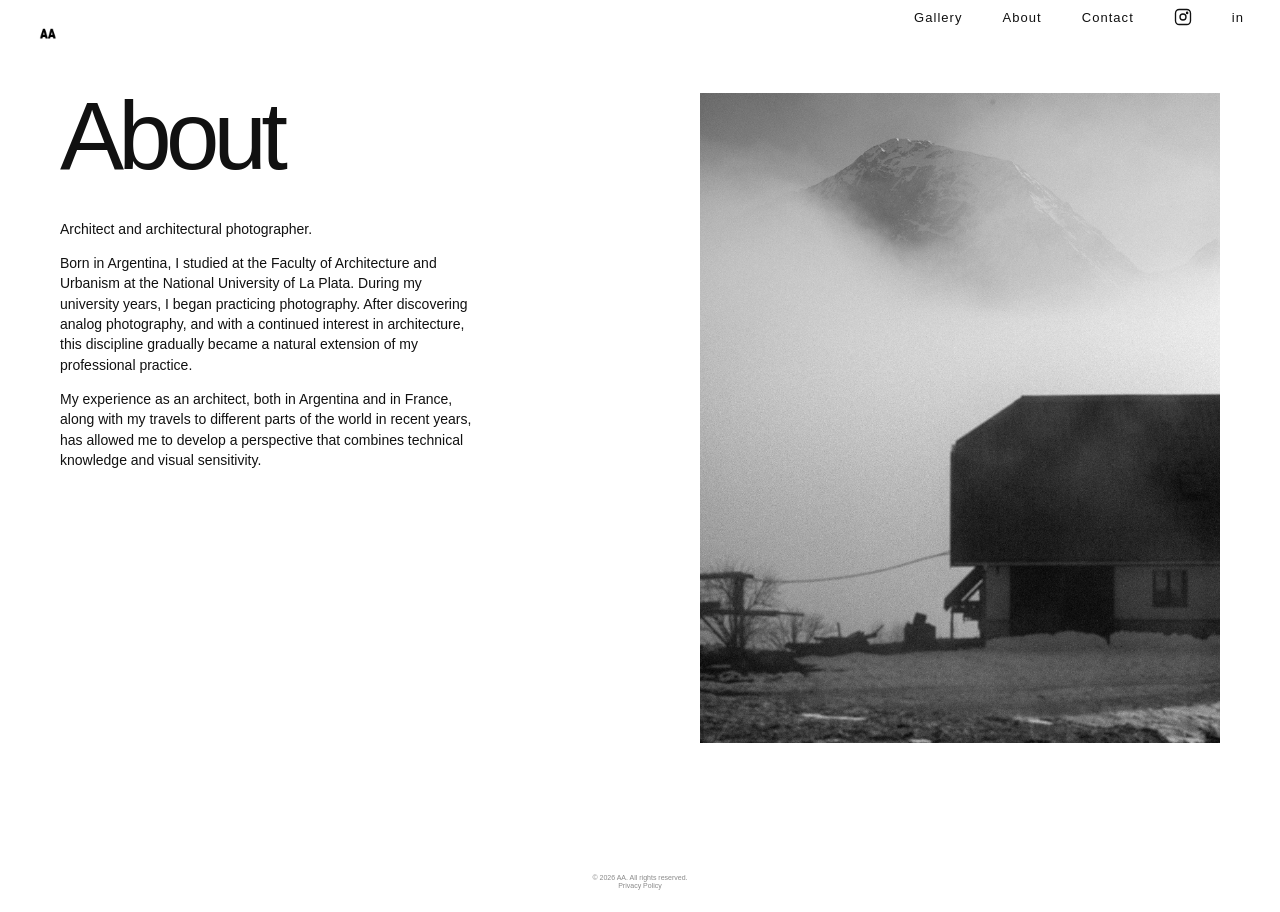
==== commit ad701dbe: "Correcciones textos" ====
--- a/about.html
+++ b/about.html
@@ -62,7 +62,7 @@
     </p>
 
     <p>
-      My experience as an architect, both in Argentina and in Paris, along with my travels to different parts of the world in recent years, has allowed me to develop a perspective that combines technical knowledge and visual sensitivity.
+      My experience as an architect, both in Argentina and in France, along with my travels to different parts of the world in recent years, has allowed me to develop a perspective that combines technical knowledge and visual sensitivity.
     </p>
         </div>
 
--- a/style.css
+++ b/style.css
@@ -715,7 +715,7 @@
     width: 100vw;
     height: 100dvh;
     object-fit: cover;
-    object-position: center center;
+    object-position: 10% 50%;
     display: block;
   }
 
@@ -871,18 +871,21 @@
   display: block;
 }
 
-.work-card:nth-child(1) { transform: translateY(-80px); }
-.work-card:nth-child(2) { transform: translateY(0px); }
-.work-card:nth-child(3) { transform: translateY(-80px); }
-.work-card:nth-child(4) { transform: translateY(0px); }
-
-.work-card:nth-child(5) { transform: translateY(-35px); }
-.work-card:nth-child(6) { transform: translateY(45px); }
-.work-card:nth-child(7) { transform: translateY(-35px); }
-.work-card:nth-child(8) { transform: translateY(45px); }
-
-.work-card:nth-child(9) { transform: translateY( 0px); }
-.work-card:nth-child(10) { transform: translateY(80px); }
+/* WORK — DESFASE AUTOMÁTICO DE TARJETAS EN PC */
+
+@media (min-width: 801px) {
+
+  body.work-page .work-card {
+    margin-top: 0;
+    transform: translateY(-80px);
+  }
+
+  body.work-page .work-card:nth-child(4n + 2),
+  body.work-page .work-card:nth-child(4n) {
+    margin-top: 80px;
+  }
+
+}
 
 @media (max-width: 800px) {
   .work-index {
@@ -2169,4 +2172,490 @@
 
 body.projects-body .work-caption {
   margin: 8px 16px 24px;
+}
+
+/* INDEX — PORTADA IPAD: CONFIGURACIÓN LIMPIA */
+
+@media (min-width: 701px) and (max-width: 1366px) {
+
+  body.home-page {
+    overflow: hidden !important;
+  }
+
+  /* En iPad usamos la portada principal, no la versión móvil */
+  body.home-page .home-series {
+    display: block !important;
+
+    position: fixed !important;
+    top: 0 !important;
+    right: 0 !important;
+    bottom: 0 !important;
+
+    height: 100dvh !important;
+
+    margin: 0 !important;
+    padding: 0 !important;
+
+    transform: none !important;
+    overflow: hidden !important;
+  }
+
+  body.home-page .home-mobile {
+    display: none !important;
+  }
+
+  body.home-page .hero-gallery {
+    position: absolute !important;
+    inset: 0 !important;
+
+    width: 100% !important;
+    height: 100% !important;
+
+    margin: 0 !important;
+    padding: 0 !important;
+    gap: 0 !important;
+
+    transform: none !important;
+
+    display: flex !important;
+    align-items: stretch !important;
+    justify-content: flex-start !important;
+
+    overflow: hidden !important;
+  }
+
+  body.home-page .hero-gallery img {
+    height: 100% !important;
+    min-height: 100% !important;
+
+    width: auto !important;
+    max-width: none !important;
+    min-width: 0 !important;
+
+    flex: 1 1 auto !important;
+
+    object-fit: cover !important;
+    object-position: center center !important;
+
+    display: block !important;
+  }
+}
+
+
+/* IPAD VERTICAL */
+@media (min-width: 701px) and (max-width: 1366px)
+       and (orientation: portrait) {
+
+  body.home-page .home-series {
+    left: -40vw !important;
+    right: 0 !important;
+    width: auto !important;
+  }
+}
+
+
+/* IPAD HORIZONTAL */
+@media (min-width: 701px) and (max-width: 1366px)
+       and (orientation: landscape) {
+
+  body.home-page .home-series {
+    left: -20vw !important;
+    right: 0 !important;
+    width: auto !important;
+  }
+}
+
+/* INDEX — FONDO SOLO DETRÁS DEL MENÚ EN MÓVIL */
+
+@media (max-width: 700px) {
+
+  body.home-page .site-header {
+    background: transparent !important;
+    backdrop-filter: none !important;
+    -webkit-backdrop-filter: none !important;
+  }
+
+  body.home-page .site-header nav {
+    width: max-content;
+
+    margin-top: 10px;
+    padding: 8px 10px;
+
+  /*
+  background: rgba(255, 255, 255, 0.82);
+  backdrop-filter: blur(6px);
+  -webkit-backdrop-filter: blur(6px);
+  */
+  }
+
+  /* SOLO TELÉFONO MÓVIL — POSICIÓN LOGO + MENÚ */
+@media (max-width: 700px) {
+
+  body.home-page .site-header {
+    transform: translate(-30px, 0);
+  }
+
+}
+
+}
+
+/* FOTO DE PORTADA SEGÚN DISPOSITIVO */
+
+/* PC */
+body.home-page .hero-gallery img.home-photo-desktop {
+  display: block !important;
+}
+
+body.home-page .hero-gallery img.home-photo-ipad {
+  display: none !important;
+}
+
+/* IPAD */
+@media (min-width: 701px) and (max-width: 1366px) {
+
+  body.home-page .hero-gallery img.home-photo-desktop {
+    display: none !important;
+  }
+
+  body.home-page .hero-gallery img.home-photo-ipad {
+    display: block !important;
+  }
+}
+
+/* PROJECTS — NUEVO LAYOUT PC */
+
+@media (min-width: 801px) and (hover: hover) and (pointer: fine) {
+
+  /* Sin scroll vertical */
+  body.projects-body {
+    height: 100dvh;
+    overflow-y: hidden;
+  }
+
+
+  /* Cada proyecto ocupa exactamente una pantalla */
+  body.projects-body .work-series {
+    position: relative;
+
+    width: 100%;
+    height: 100dvh;
+    min-height: 100dvh;
+
+    margin: 0;
+    overflow: hidden;
+  }
+
+
+  /* Título arriba a la izquierda */
+  body.projects-body .work-caption {
+    position: absolute;
+
+    top: 90px;
+    left: 40px;
+
+    width: 245px;
+
+    margin: 0;
+
+    text-align: left;
+    font-size: 12px;
+    line-height: 1.4;
+    color: #000;
+
+    z-index: 1000;
+  }
+
+
+  /* Primera línea: tipo de serie */
+  body.projects-body .work-caption .series-label {
+    display: block;
+
+    margin-bottom: 7px;
+
+    font-style: italic;
+  }
+
+
+  /* Footer donde antes estaba el título */
+  body.projects-body .site-footer {
+  position: fixed !important;
+
+  left: 40px;
+  bottom: 18px;
+
+  transform: none;
+
+  width: auto;
+  margin: 0;
+  padding: 0;
+
+  text-align: left;
+
+  z-index: 9999;
+}
+
+}
+
+
+/* =========================================
+   VIDEO ENTRE INTRO E INDEX
+   ========================================= */
+
+#video-screen {
+  position: fixed;
+  inset: 0;
+
+  width: 100%;
+  height: 100dvh;
+
+  background: transparent;
+
+  /* Centrar el video */
+  display: flex;
+  align-items: center;
+  justify-content: center;
+
+  z-index: 10000;
+
+  /*
+    El contenedor NO cambia de opacidad.
+    De esta manera el filtro permanece constante.
+  */
+  opacity: 1;
+  visibility: hidden;
+
+  transition: none;
+}
+
+
+/* =========================================
+   FILTRO FIJO ENTRE EL INDEX Y EL VIDEO
+   ========================================= */
+
+#video-screen::before {
+  content: "";
+
+  position: absolute;
+  inset: 0;
+
+  /* Transparencia fija del index */
+  background: rgba(255, 255, 255, 0.50);
+
+  /* Desenfoque fijo del index */
+  backdrop-filter: blur(7px);
+  -webkit-backdrop-filter: blur(7px);
+
+  z-index: 0;
+  pointer-events: none;
+
+  /* El filtro NO hace transición */
+  transition: none;
+}
+
+
+/* =========================================
+   MOSTRAR PANTALLA DEL VIDEO
+   ========================================= */
+
+#video-screen.show {
+  visibility: visible;
+}
+
+
+/* Durante la salida mantenemos visible el filtro */
+#video-screen.hide {
+  visibility: visible;
+}
+
+
+/* =========================================
+   VIDEO
+   ========================================= */
+
+#intro-video {
+  position: relative;
+  z-index: 1;
+
+  width: auto;
+  height: auto;
+
+  /* Margen arriba y abajo */
+  max-width: 100%;
+  max-height: 86dvh;
+
+  display: block;
+
+  /*
+    Solamente el video hace fade.
+    El filtro detrás permanece igual.
+  */
+  opacity: 0;
+
+  transition: opacity 0.9s ease;
+}
+
+
+/* VIDEO APARECIENDO */
+
+#video-screen.show #intro-video {
+  opacity: 1;
+}
+
+
+/* VIDEO DESAPARECIENDO */
+
+#video-screen.hide #intro-video {
+  opacity: 0;
+}
+
+
+
+/* =========================================
+   VIDEO COMO PORTADA DEL INDEX
+   ========================================= */
+
+
+/* Por defecto el video de portada está oculto */
+body.home-page .home-cover-video {
+  display: none;
+}
+
+
+/* Cuando body tiene la clase video-cover,
+   ocultamos las fotos de portada */
+body.home-page.video-cover .hero-gallery > img.home-photo-desktop,
+body.home-page.video-cover .hero-gallery > img.home-photo-ipad {
+  display: none !important;
+}
+
+
+/* Y mostramos el video */
+body.home-page.video-cover .home-cover-video {
+  display: block;
+
+  width: 100%;
+  height: 100%;
+
+  object-fit: cover;
+}
+
+/* =========================================
+   VIDEO PORTADA — AJUSTE DESKTOP
+   ========================================= */
+
+@media (min-width: 1367px) {
+
+  body.home-page.video-cover .home-series {
+    position: fixed;
+
+    top: 0;
+    right: 0;
+    bottom: 0;
+    left: 18vw;
+
+    width: auto;
+    height: 100dvh;
+
+    margin: 0;
+    padding: 0;
+
+    transform: none;
+    overflow: hidden;
+  }
+
+
+  body.home-page.video-cover .hero-gallery {
+    width: 100%;
+    height: 100%;
+
+    margin: 0;
+    padding: 0;
+    gap: 0;
+
+    transform: none;
+
+    display: flex;
+    align-items: center;
+    justify-content: flex-end;
+
+    overflow: hidden;
+  }
+
+
+  body.home-page.video-cover .home-cover-video {
+    display: block;
+
+    width: 100%;
+    height: 100%;
+
+    max-width: 100%;
+    max-height: 100%;
+
+    /* IMPORTANTE:
+       muestra el video COMPLETO sin recortarlo */
+    object-fit: contain;
+
+    /* lo pega al borde derecho */
+    object-position: right center;
+
+    margin: 0;
+    padding: 0;
+  }
+}
+
+/* =========================================
+   VIDEO COVER — ANULAR POSICIONES ANTIGUAS
+   ========================================= */
+
+body.home-page.video-cover .home-series {
+  position: fixed !important;
+
+  top: 0 !important;
+  right: 0 !important;
+  bottom: 0 !important;
+
+  left: 0 !important;
+
+  width: 100vw !important;
+  height: 100dvh !important;
+
+  margin: 0 !important;
+  padding: 0 !important;
+
+  transform: none !important;
+
+  overflow: hidden !important;
+}
+
+
+body.home-page.video-cover .hero-gallery {
+  width: 100% !important;
+  height: 100% !important;
+
+  margin: 0 !important;
+  padding: 0 !important;
+
+  display: flex !important;
+  justify-content: flex-end !important;
+  align-items: center !important;
+
+  transform: none !important;
+
+  overflow: hidden !important;
+}
+
+
+body.home-page.video-cover .home-cover-video {
+  width: auto !important;
+  height: 100% !important;
+
+  max-width: 100% !important;
+  max-height: 100% !important;
+
+  object-fit: contain !important;
+
+  display: block !important;
+
+  margin: 0 !important;
+  padding: 0 !important;
 }
